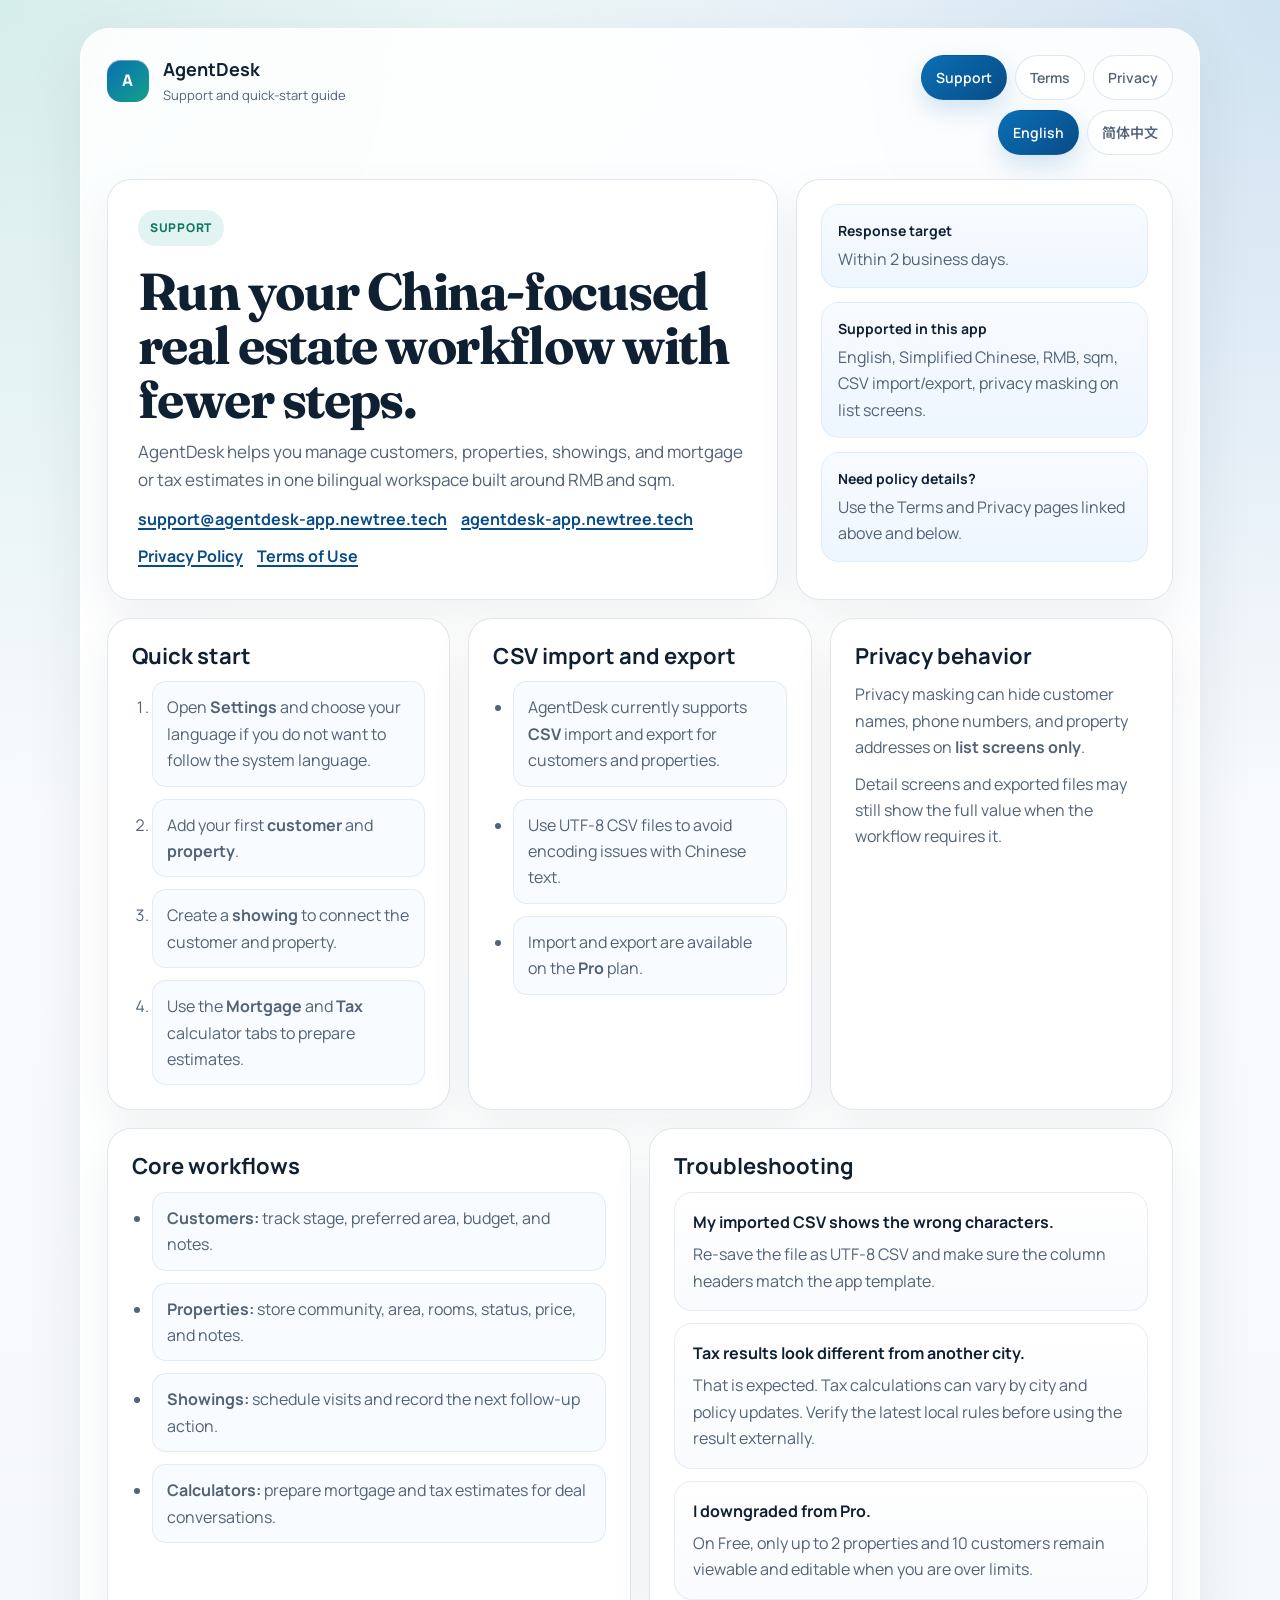
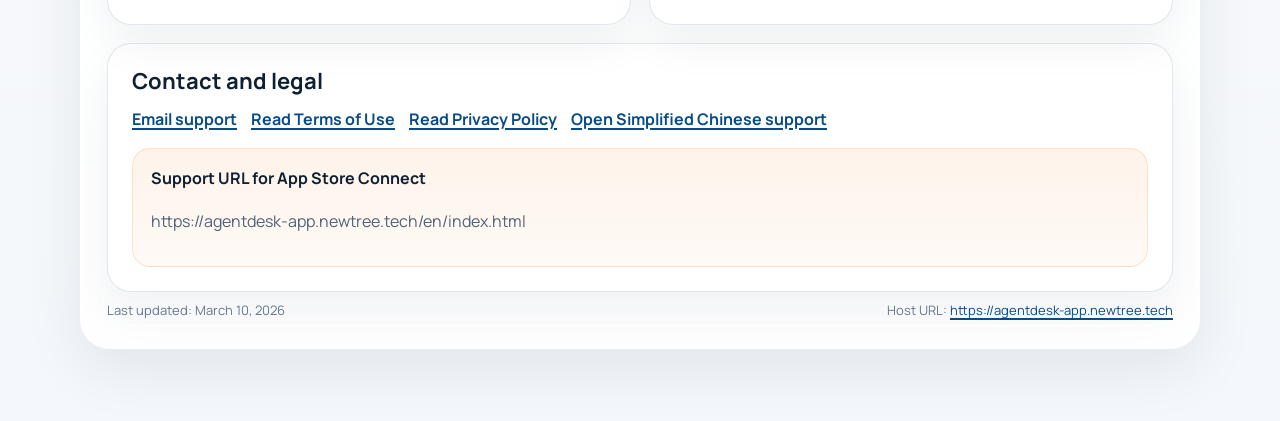
==== docs/en/index.html @ c3d72cb9 "Initial commit" ====
<!doctype html>
<html lang="en">
<head>
  <meta charset="utf-8">
  <meta name="viewport" content="width=device-width, initial-scale=1">
  <title>AgentDesk Support</title>
  <meta name="description" content="AgentDesk support page with quick-start instructions, troubleshooting, and legal links for App Store users.">
  <link rel="alternate" hreflang="en" href="https://agentdesk-app.newtree.tech/en/index.html">
  <link rel="alternate" hreflang="zh-Hans" href="https://agentdesk-app.newtree.tech/zh/index.html">
  <link rel="stylesheet" href="../assets/styles.css">
</head>
<body>
  <main class="container">
    <div class="shell">
      <header class="site-header">
        <a class="brand" href="./index.html">
          <span class="brand-mark">A</span>
          <span class="brand-copy">
            <strong>AgentDesk</strong>
            <span>Support and quick-start guide</span>
          </span>
        </a>
        <div class="header-actions">
          <nav class="nav-row" aria-label="Page navigation">
            <a class="pill active" href="./index.html">Support</a>
            <a class="pill" href="./terms.html">Terms</a>
            <a class="pill" href="./privacy.html">Privacy</a>
          </nav>
          <nav class="nav-row" aria-label="Language switch">
            <a class="pill active" href="./index.html">English</a>
            <a class="pill" href="../zh/index.html">简体中文</a>
          </nav>
        </div>
      </header>

      <section class="hero">
        <div class="hero-main">
          <span class="kicker">Support</span>
          <h1>Run your China-focused real estate workflow with fewer steps.</h1>
          <p>AgentDesk helps you manage customers, properties, showings, and mortgage or tax estimates in one bilingual workspace built around RMB and sqm.</p>
          <div class="hero-links">
            <a href="mailto:support@agentdesk-app.newtree.tech">support@agentdesk-app.newtree.tech</a>
            <a href="https://agentdesk-app.newtree.tech">agentdesk-app.newtree.tech</a>
            <a href="./privacy.html">Privacy Policy</a>
            <a href="./terms.html">Terms of Use</a>
          </div>
        </div>
        <aside class="hero-side">
          <div class="meta-block">
            <strong>Response target</strong>
            <p>Within 2 business days.</p>
          </div>
          <div class="meta-block">
            <strong>Supported in this app</strong>
            <p>English, Simplified Chinese, RMB, sqm, CSV import/export, privacy masking on list screens.</p>
          </div>
          <div class="meta-block">
            <strong>Need policy details?</strong>
            <p>Use the Terms and Privacy pages linked above and below.</p>
          </div>
        </aside>
      </section>

      <section class="grid">
        <article class="panel">
          <h2>Quick start</h2>
          <ol class="step-list">
            <li>Open <strong>Settings</strong> and choose your language if you do not want to follow the system language.</li>
            <li>Add your first <strong>customer</strong> and <strong>property</strong>.</li>
            <li>Create a <strong>showing</strong> to connect the customer and property.</li>
            <li>Use the <strong>Mortgage</strong> and <strong>Tax</strong> calculator tabs to prepare estimates.</li>
          </ol>
        </article>
        <article class="panel">
          <h2>CSV import and export</h2>
          <ul class="info-list">
            <li>AgentDesk currently supports <strong>CSV</strong> import and export for customers and properties.</li>
            <li>Use UTF-8 CSV files to avoid encoding issues with Chinese text.</li>
            <li>Import and export are available on the <strong>Pro</strong> plan.</li>
          </ul>
        </article>
        <article class="panel">
          <h2>Privacy behavior</h2>
          <div class="checklist">
            <p>Privacy masking can hide customer names, phone numbers, and property addresses on <strong>list screens only</strong>.</p>
            <p>Detail screens and exported files may still show the full value when the workflow requires it.</p>
          </div>
        </article>
      </section>

      <section class="grid">
        <article class="panel">
          <h2>Core workflows</h2>
          <ul class="info-list">
            <li><strong>Customers:</strong> track stage, preferred area, budget, and notes.</li>
            <li><strong>Properties:</strong> store community, area, rooms, status, price, and notes.</li>
            <li><strong>Showings:</strong> schedule visits and record the next follow-up action.</li>
            <li><strong>Calculators:</strong> prepare mortgage and tax estimates for deal conversations.</li>
          </ul>
        </article>
        <article class="panel">
          <h2>Troubleshooting</h2>
          <div class="faq">
            <div class="faq-item">
              <strong>My imported CSV shows the wrong characters.</strong>
              <p>Re-save the file as UTF-8 CSV and make sure the column headers match the app template.</p>
            </div>
            <div class="faq-item">
              <strong>Tax results look different from another city.</strong>
              <p>That is expected. Tax calculations can vary by city and policy updates. Verify the latest local rules before using the result externally.</p>
            </div>
            <div class="faq-item">
              <strong>I downgraded from Pro.</strong>
              <p>On Free, only up to 2 properties and 10 customers remain viewable and editable when you are over limits.</p>
            </div>
          </div>
        </article>
      </section>

      <section class="panel">
        <h2>Contact and legal</h2>
        <div class="inline-links">
          <a href="mailto:support@agentdesk-app.newtree.tech">Email support</a>
          <a href="./terms.html">Read Terms of Use</a>
          <a href="./privacy.html">Read Privacy Policy</a>
          <a href="../zh/index.html">Open Simplified Chinese support</a>
        </div>
        <div class="callout" style="margin-top: 16px;">
          <strong>Support URL for App Store Connect</strong>
          <p>https://agentdesk-app.newtree.tech/en/index.html</p>
        </div>
      </section>

      <footer class="site-footer">
        <span>Last updated: March 10, 2026</span>
        <span>Host URL: <a href="https://agentdesk-app.newtree.tech">https://agentdesk-app.newtree.tech</a></span>
      </footer>
    </div>
  </main>
</body>
</html>
---- docs/assets/styles.css ----
@import url('https://fonts.googleapis.com/css2?family=Fraunces:wght@600;700&family=Manrope:wght@400;500;600;700;800&family=Noto+Sans+SC:wght@400;500;700&display=swap');

:root {
  --bg: #f4f7fb;
  --bg-strong: #e8f0fb;
  --surface: rgba(255, 255, 255, 0.88);
  --surface-strong: #ffffff;
  --border: rgba(12, 60, 96, 0.12);
  --text: #102033;
  --muted: #526377;
  --brand: #0a6fb5;
  --brand-strong: #084c87;
  --accent: #12a188;
  --warm: #f29d52;
  --shadow: 0 20px 60px rgba(16, 32, 51, 0.08);
  --radius-xl: 24px;
  --radius-lg: 18px;
  --radius-md: 14px;
}

* {
  box-sizing: border-box;
}

html {
  scroll-behavior: smooth;
}

body {
  margin: 0;
  color: var(--text);
  font-family: 'Manrope', 'Noto Sans SC', 'PingFang SC', 'Hiragino Sans GB', sans-serif;
  background:
    radial-gradient(circle at top left, rgba(18, 161, 136, 0.16), transparent 34%),
    radial-gradient(circle at top right, rgba(10, 111, 181, 0.18), transparent 34%),
    linear-gradient(180deg, #fbfcfe 0%, var(--bg) 100%);
  line-height: 1.65;
}

body.lang-zh {
  font-family: 'Noto Sans SC', 'Manrope', 'PingFang SC', 'Hiragino Sans GB', sans-serif;
}

img {
  max-width: 100%;
  display: block;
}

a {
  color: var(--brand-strong);
  text-decoration-thickness: 1.5px;
  text-underline-offset: 3px;
}

p,
li {
  color: var(--muted);
}

.container {
  width: min(1120px, calc(100% - 32px));
  margin: 0 auto;
  padding: 28px 0 72px;
}

.shell {
  background: var(--surface);
  backdrop-filter: blur(18px);
  border: 1px solid rgba(255, 255, 255, 0.8);
  border-radius: 30px;
  box-shadow: var(--shadow);
  padding: 26px;
}

.site-header {
  display: flex;
  align-items: flex-start;
  justify-content: space-between;
  gap: 18px;
  margin-bottom: 24px;
}

.brand {
  display: inline-flex;
  align-items: center;
  gap: 14px;
  color: var(--text);
  text-decoration: none;
}

.brand-mark {
  width: 42px;
  height: 42px;
  border-radius: 14px;
  display: grid;
  place-items: center;
  color: #fff;
  font-weight: 800;
  letter-spacing: 0.03em;
  background: linear-gradient(135deg, var(--brand), var(--accent));
  box-shadow: inset 0 1px 0 rgba(255, 255, 255, 0.3);
}

.brand-copy strong {
  display: block;
  font-size: 18px;
}

.brand-copy span {
  display: block;
  font-size: 13px;
  color: var(--muted);
}

.header-actions {
  display: flex;
  flex-direction: column;
  gap: 10px;
  align-items: flex-end;
}

.nav-row {
  display: flex;
  gap: 8px;
  flex-wrap: wrap;
  justify-content: flex-end;
}

.pill {
  display: inline-flex;
  align-items: center;
  justify-content: center;
  min-height: 42px;
  padding: 10px 14px;
  border-radius: 999px;
  border: 1px solid var(--border);
  background: rgba(255, 255, 255, 0.76);
  color: var(--muted);
  text-decoration: none;
  font-size: 14px;
  font-weight: 600;
}

.pill:hover,
.pill:focus-visible {
  border-color: rgba(10, 111, 181, 0.3);
  color: var(--brand-strong);
  outline: none;
}

.pill.active {
  color: #fff;
  background: linear-gradient(135deg, var(--brand), var(--brand-strong));
  border-color: transparent;
  box-shadow: 0 10px 24px rgba(10, 111, 181, 0.18);
}

.hero {
  display: grid;
  grid-template-columns: minmax(0, 1.6fr) minmax(280px, 0.9fr);
  gap: 18px;
  margin-bottom: 18px;
}

.hero-main,
.hero-side,
.panel,
.article {
  border-radius: var(--radius-xl);
  border: 1px solid var(--border);
  background: var(--surface-strong);
  box-shadow: 0 18px 45px rgba(16, 32, 51, 0.06);
}

.hero-main {
  padding: 30px;
}

.kicker {
  display: inline-flex;
  align-items: center;
  gap: 8px;
  padding: 8px 12px;
  border-radius: 999px;
  background: rgba(18, 161, 136, 0.12);
  color: #0f7563;
  font-size: 12px;
  font-weight: 800;
  letter-spacing: 0.06em;
  text-transform: uppercase;
}

h1,
.article h1 {
  margin: 18px 0 12px;
  font-family: 'Fraunces', 'Noto Sans SC', serif;
  font-size: clamp(34px, 5vw, 52px);
  line-height: 1.04;
  letter-spacing: -0.03em;
}

.hero-main p {
  margin: 0 0 12px;
  font-size: 17px;
}

.hero-actions {
  display: flex;
  flex-wrap: wrap;
  gap: 12px;
  margin-top: 22px;
}

.button-link {
  display: inline-flex;
  align-items: center;
  justify-content: center;
  min-height: 48px;
  padding: 12px 16px;
  border-radius: 14px;
  text-decoration: none;
  font-weight: 700;
}

.button-link.primary {
  color: #fff;
  background: linear-gradient(135deg, var(--brand), var(--brand-strong));
  box-shadow: 0 12px 30px rgba(10, 111, 181, 0.22);
}

.button-link.secondary {
  color: var(--brand-strong);
  background: rgba(10, 111, 181, 0.08);
}

.hero-side {
  padding: 24px;
  display: grid;
  gap: 14px;
  align-content: start;
}

.meta-block {
  padding: 14px 16px;
  border-radius: var(--radius-lg);
  background: linear-gradient(180deg, #f8fbff 0%, #eef6ff 100%);
  border: 1px solid rgba(10, 111, 181, 0.08);
}

.meta-block strong {
  display: block;
  margin-bottom: 4px;
  font-size: 14px;
}

.grid {
  display: grid;
  gap: 18px;
  grid-template-columns: repeat(auto-fit, minmax(240px, 1fr));
  margin-bottom: 18px;
}

.panel {
  padding: 24px;
}

.panel h2,
.article h2 {
  margin: 0 0 12px;
  font-size: 22px;
  line-height: 1.2;
}

.article {
  padding: 28px;
  margin-bottom: 18px;
}

.article h2 {
  margin-top: 24px;
}

.article h2:first-of-type {
  margin-top: 18px;
}

.article ul,
.article ol,
.panel ul,
.panel ol {
  margin: 0;
  padding-left: 20px;
}

.info-list,
.step-list,
.link-list {
  display: grid;
  gap: 12px;
}

.step-list li,
.info-list li,
.link-list li {
  padding: 12px 14px;
  border-radius: var(--radius-md);
  border: 1px solid rgba(12, 60, 96, 0.08);
  background: #f8fbff;
}

.checklist {
  display: grid;
  gap: 10px;
}

.checklist p,
.faq-item p,
.meta-block p,
.note {
  margin: 0;
}

.callout {
  padding: 16px 18px;
  border-radius: var(--radius-lg);
  border: 1px solid rgba(242, 157, 82, 0.25);
  background: linear-gradient(180deg, rgba(242, 157, 82, 0.12), rgba(242, 157, 82, 0.05));
}

.callout strong {
  display: block;
  margin-bottom: 6px;
}

.faq {
  display: grid;
  gap: 12px;
}

.faq-item {
  padding: 16px 18px;
  border-radius: var(--radius-lg);
  border: 1px solid rgba(12, 60, 96, 0.08);
  background: linear-gradient(180deg, #ffffff 0%, #f9fbfe 100%);
}

.faq-item strong {
  display: block;
  margin-bottom: 6px;
}

.site-footer {
  display: flex;
  justify-content: space-between;
  gap: 16px;
  flex-wrap: wrap;
  padding-top: 8px;
  color: #66788c;
  font-size: 13px;
}

.hero-links,
.inline-links {
  display: flex;
  flex-wrap: wrap;
  gap: 10px 14px;
}

.hero-links a,
.inline-links a {
  font-weight: 700;
}

@media (max-width: 900px) {
  .hero {
    grid-template-columns: 1fr;
  }

  .site-header,
  .header-actions {
    align-items: stretch;
  }

  .site-header {
    flex-direction: column;
  }

  .nav-row {
    justify-content: flex-start;
  }
}

@media (max-width: 640px) {
  .container {
    width: min(100% - 20px, 1120px);
    padding: 12px 0 44px;
  }

  .shell,
  .article,
  .hero-main,
  .hero-side,
  .panel {
    padding: 20px;
  }

  h1,
  .article h1 {
    font-size: 32px;
  }

  .pill,
  .button-link {
    width: 100%;
  }

  .hero-actions,
  .hero-links,
  .inline-links {
    flex-direction: column;
  }
}
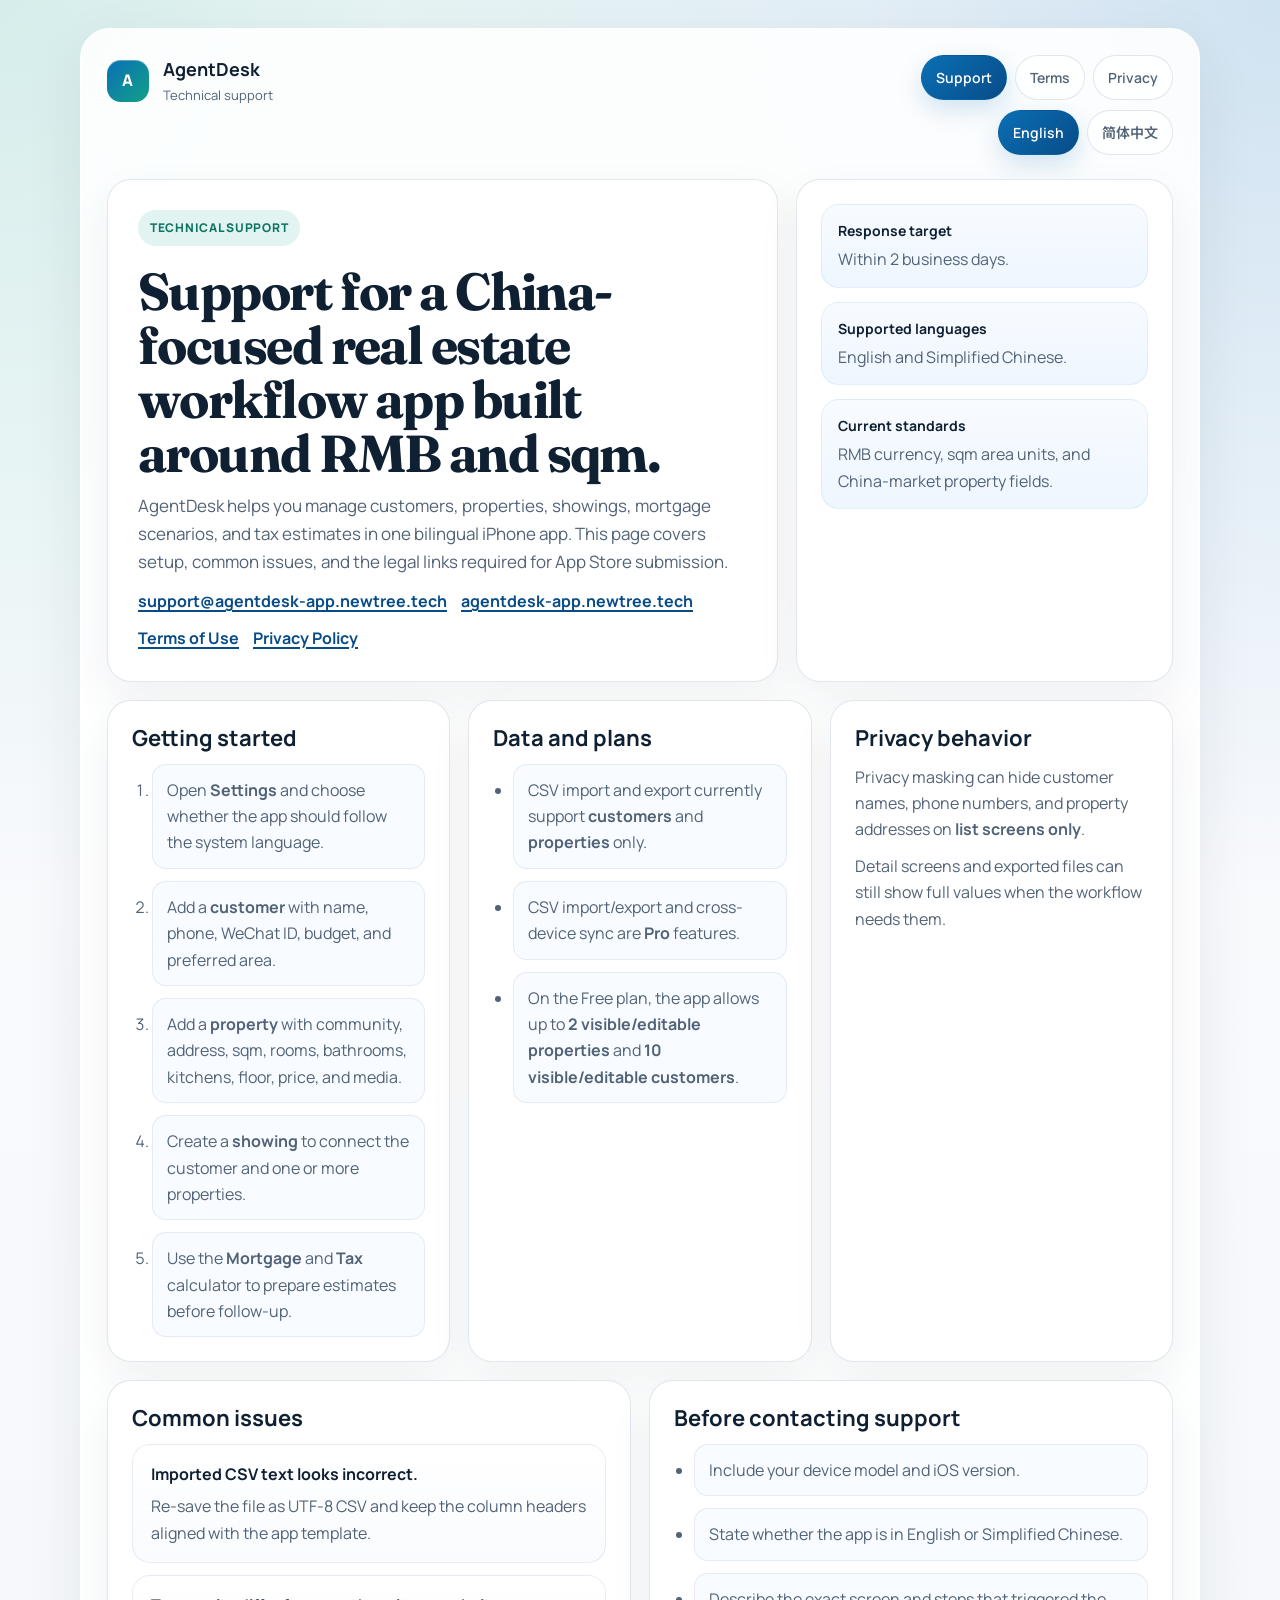
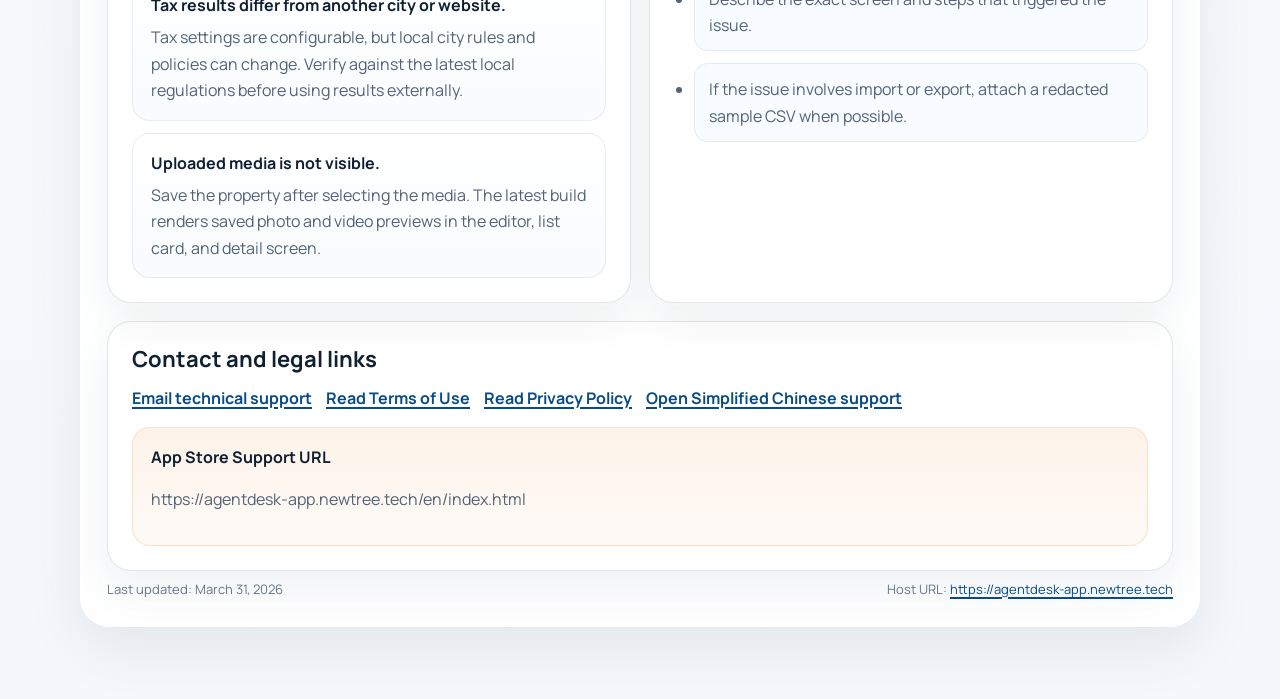
==== commit 787ab966: "Update docs site HTML (en/zh index, privacy, terms) Made-with: Cursor" ====
--- a/docs/en/index.html
+++ b/docs/en/index.html
@@ -3,8 +3,8 @@
 <head>
   <meta charset="utf-8">
   <meta name="viewport" content="width=device-width, initial-scale=1">
-  <title>AgentDesk Support</title>
-  <meta name="description" content="AgentDesk support page with quick-start instructions, troubleshooting, and legal links for App Store users.">
+  <title>AgentDesk Technical Support</title>
+  <meta name="description" content="AgentDesk technical support page with setup steps, troubleshooting guidance, and legal links for App Store users.">
   <link rel="alternate" hreflang="en" href="https://agentdesk-app.newtree.tech/en/index.html">
   <link rel="alternate" hreflang="zh-Hans" href="https://agentdesk-app.newtree.tech/zh/index.html">
   <link rel="stylesheet" href="../assets/styles.css">
@@ -17,7 +17,7 @@
           <span class="brand-mark">A</span>
           <span class="brand-copy">
             <strong>AgentDesk</strong>
-            <span>Support and quick-start guide</span>
+            <span>Technical support</span>
           </span>
         </a>
         <div class="header-actions">
@@ -35,14 +35,14 @@
 
       <section class="hero">
         <div class="hero-main">
-          <span class="kicker">Support</span>
-          <h1>Run your China-focused real estate workflow with fewer steps.</h1>
-          <p>AgentDesk helps you manage customers, properties, showings, and mortgage or tax estimates in one bilingual workspace built around RMB and sqm.</p>
+          <span class="kicker">Technical Support</span>
+          <h1>Support for a China-focused real estate workflow app built around RMB and sqm.</h1>
+          <p>AgentDesk helps you manage customers, properties, showings, mortgage scenarios, and tax estimates in one bilingual iPhone app. This page covers setup, common issues, and the legal links required for App Store submission.</p>
           <div class="hero-links">
             <a href="mailto:support@agentdesk-app.newtree.tech">support@agentdesk-app.newtree.tech</a>
             <a href="https://agentdesk-app.newtree.tech">agentdesk-app.newtree.tech</a>
+            <a href="./terms.html">Terms of Use</a>
             <a href="./privacy.html">Privacy Policy</a>
-            <a href="./terms.html">Terms of Use</a>
           </div>
         </div>
         <aside class="hero-side">
@@ -51,88 +51,89 @@
             <p>Within 2 business days.</p>
           </div>
           <div class="meta-block">
-            <strong>Supported in this app</strong>
-            <p>English, Simplified Chinese, RMB, sqm, CSV import/export, privacy masking on list screens.</p>
+            <strong>Supported languages</strong>
+            <p>English and Simplified Chinese.</p>
           </div>
           <div class="meta-block">
-            <strong>Need policy details?</strong>
-            <p>Use the Terms and Privacy pages linked above and below.</p>
+            <strong>Current standards</strong>
+            <p>RMB currency, sqm area units, and China-market property fields.</p>
           </div>
         </aside>
       </section>
 
       <section class="grid">
         <article class="panel">
-          <h2>Quick start</h2>
+          <h2>Getting started</h2>
           <ol class="step-list">
-            <li>Open <strong>Settings</strong> and choose your language if you do not want to follow the system language.</li>
-            <li>Add your first <strong>customer</strong> and <strong>property</strong>.</li>
-            <li>Create a <strong>showing</strong> to connect the customer and property.</li>
-            <li>Use the <strong>Mortgage</strong> and <strong>Tax</strong> calculator tabs to prepare estimates.</li>
+            <li>Open <strong>Settings</strong> and choose whether the app should follow the system language.</li>
+            <li>Add a <strong>customer</strong> with name, phone, WeChat ID, budget, and preferred area.</li>
+            <li>Add a <strong>property</strong> with community, address, sqm, rooms, bathrooms, kitchens, floor, price, and media.</li>
+            <li>Create a <strong>showing</strong> to connect the customer and one or more properties.</li>
+            <li>Use the <strong>Mortgage</strong> and <strong>Tax</strong> calculator to prepare estimates before follow-up.</li>
           </ol>
         </article>
         <article class="panel">
-          <h2>CSV import and export</h2>
+          <h2>Data and plans</h2>
           <ul class="info-list">
-            <li>AgentDesk currently supports <strong>CSV</strong> import and export for customers and properties.</li>
-            <li>Use UTF-8 CSV files to avoid encoding issues with Chinese text.</li>
-            <li>Import and export are available on the <strong>Pro</strong> plan.</li>
+            <li>CSV import and export currently support <strong>customers</strong> and <strong>properties</strong> only.</li>
+            <li>CSV import/export and cross-device sync are <strong>Pro</strong> features.</li>
+            <li>On the Free plan, the app allows up to <strong>2 visible/editable properties</strong> and <strong>10 visible/editable customers</strong>.</li>
           </ul>
         </article>
         <article class="panel">
           <h2>Privacy behavior</h2>
           <div class="checklist">
             <p>Privacy masking can hide customer names, phone numbers, and property addresses on <strong>list screens only</strong>.</p>
-            <p>Detail screens and exported files may still show the full value when the workflow requires it.</p>
+            <p>Detail screens and exported files can still show full values when the workflow needs them.</p>
           </div>
         </article>
       </section>
 
       <section class="grid">
         <article class="panel">
-          <h2>Core workflows</h2>
-          <ul class="info-list">
-            <li><strong>Customers:</strong> track stage, preferred area, budget, and notes.</li>
-            <li><strong>Properties:</strong> store community, area, rooms, status, price, and notes.</li>
-            <li><strong>Showings:</strong> schedule visits and record the next follow-up action.</li>
-            <li><strong>Calculators:</strong> prepare mortgage and tax estimates for deal conversations.</li>
-          </ul>
+          <h2>Common issues</h2>
+          <div class="faq">
+            <div class="faq-item">
+              <strong>Imported CSV text looks incorrect.</strong>
+              <p>Re-save the file as UTF-8 CSV and keep the column headers aligned with the app template.</p>
+            </div>
+            <div class="faq-item">
+              <strong>Tax results differ from another city or website.</strong>
+              <p>Tax settings are configurable, but local city rules and policies can change. Verify against the latest local regulations before using results externally.</p>
+            </div>
+            <div class="faq-item">
+              <strong>Uploaded media is not visible.</strong>
+              <p>Save the property after selecting the media. The latest build renders saved photo and video previews in the editor, list card, and detail screen.</p>
+            </div>
+          </div>
         </article>
         <article class="panel">
-          <h2>Troubleshooting</h2>
-          <div class="faq">
-            <div class="faq-item">
-              <strong>My imported CSV shows the wrong characters.</strong>
-              <p>Re-save the file as UTF-8 CSV and make sure the column headers match the app template.</p>
-            </div>
-            <div class="faq-item">
-              <strong>Tax results look different from another city.</strong>
-              <p>That is expected. Tax calculations can vary by city and policy updates. Verify the latest local rules before using the result externally.</p>
-            </div>
-            <div class="faq-item">
-              <strong>I downgraded from Pro.</strong>
-              <p>On Free, only up to 2 properties and 10 customers remain viewable and editable when you are over limits.</p>
-            </div>
-          </div>
+          <h2>Before contacting support</h2>
+          <ul class="info-list">
+            <li>Include your device model and iOS version.</li>
+            <li>State whether the app is in English or Simplified Chinese.</li>
+            <li>Describe the exact screen and steps that triggered the issue.</li>
+            <li>If the issue involves import or export, attach a redacted sample CSV when possible.</li>
+          </ul>
         </article>
       </section>
 
       <section class="panel">
-        <h2>Contact and legal</h2>
+        <h2>Contact and legal links</h2>
         <div class="inline-links">
-          <a href="mailto:support@agentdesk-app.newtree.tech">Email support</a>
+          <a href="mailto:support@agentdesk-app.newtree.tech">Email technical support</a>
           <a href="./terms.html">Read Terms of Use</a>
           <a href="./privacy.html">Read Privacy Policy</a>
           <a href="../zh/index.html">Open Simplified Chinese support</a>
         </div>
         <div class="callout" style="margin-top: 16px;">
-          <strong>Support URL for App Store Connect</strong>
+          <strong>App Store Support URL</strong>
           <p>https://agentdesk-app.newtree.tech/en/index.html</p>
         </div>
       </section>
 
       <footer class="site-footer">
-        <span>Last updated: March 10, 2026</span>
+        <span>Last updated: March 31, 2026</span>
         <span>Host URL: <a href="https://agentdesk-app.newtree.tech">https://agentdesk-app.newtree.tech</a></span>
       </footer>
     </div>
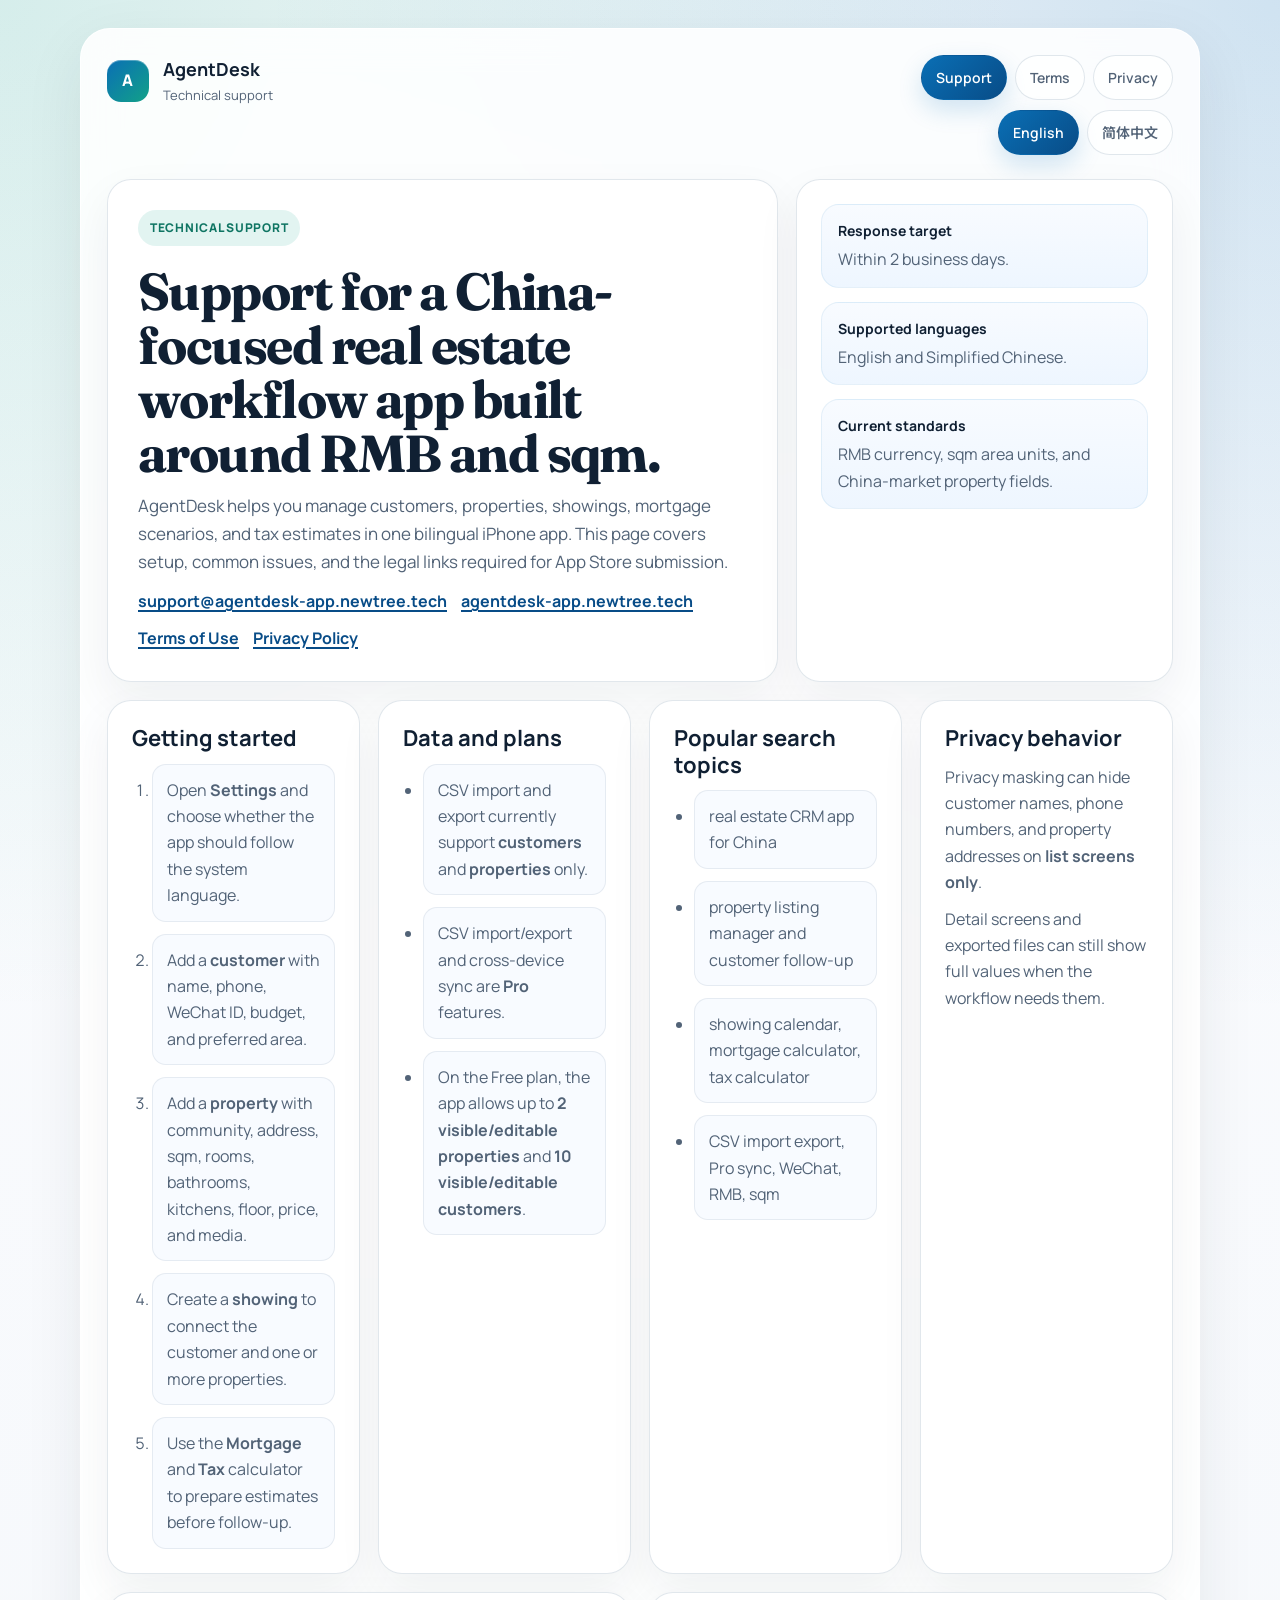
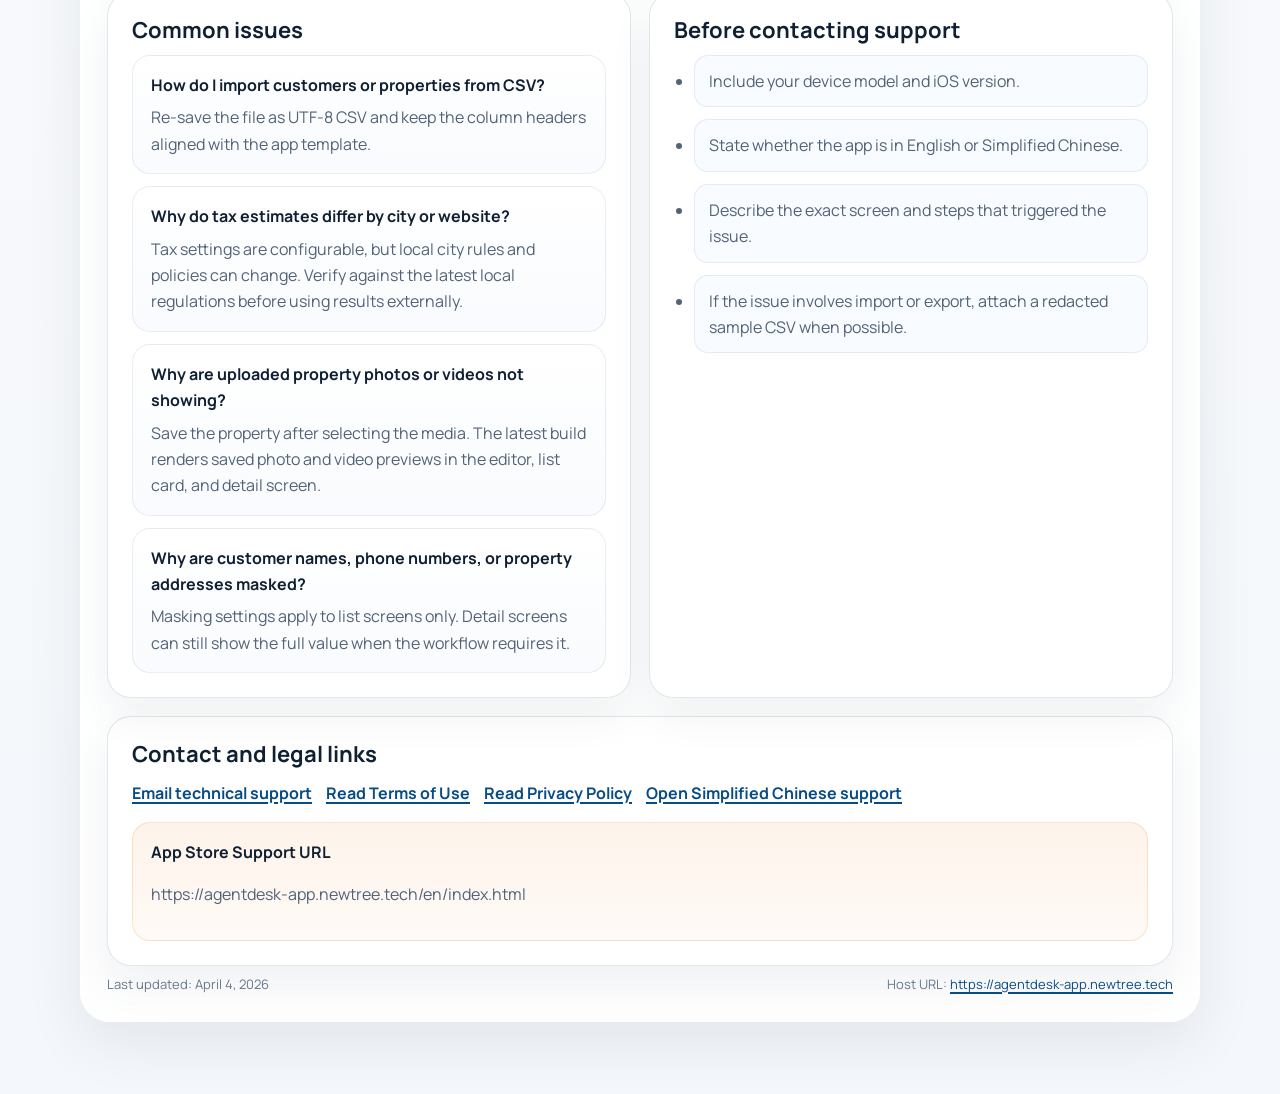
==== commit 654231e2: "Update documentation pages" ====
--- a/docs/en/index.html
+++ b/docs/en/index.html
@@ -3,11 +3,53 @@
 <head>
   <meta charset="utf-8">
   <meta name="viewport" content="width=device-width, initial-scale=1">
-  <title>AgentDesk Technical Support</title>
-  <meta name="description" content="AgentDesk technical support page with setup steps, troubleshooting guidance, and legal links for App Store users.">
+  <title>AgentDesk Technical Support | real estate CRM, showings, mortgage, tax</title>
+  <meta name="description" content="AgentDesk technical support for real estate CRM, property records, customer follow-up, showing schedules, mortgage calculator, tax calculator, CSV import/export, and Pro sync.">
+  <meta name="keywords" content="AgentDesk support, real estate CRM, property management app, customer management, showing schedule, showing calendar, mortgage calculator, tax calculator, CSV import export, iCloud sync, WeChat, RMB, sqm">
+  <link rel="canonical" href="https://agentdesk-app.newtree.tech/en/index.html">
   <link rel="alternate" hreflang="en" href="https://agentdesk-app.newtree.tech/en/index.html">
   <link rel="alternate" hreflang="zh-Hans" href="https://agentdesk-app.newtree.tech/zh/index.html">
   <link rel="stylesheet" href="../assets/styles.css">
+  <script type="application/ld+json">
+    {
+      "@context": "https://schema.org",
+      "@type": "FAQPage",
+      "mainEntity": [
+        {
+          "@type": "Question",
+          "name": "How do I import customers or properties from CSV in AgentDesk?",
+          "acceptedAnswer": {
+            "@type": "Answer",
+            "text": "AgentDesk supports CSV import and export for customers and properties on the Pro plan. Save the file as UTF-8 CSV and keep the column headers aligned with the app template."
+          }
+        },
+        {
+          "@type": "Question",
+          "name": "Why do AgentDesk tax estimates differ by city or website?",
+          "acceptedAnswer": {
+            "@type": "Answer",
+            "text": "Tax settings are configurable, but city rules and property policies can vary and change over time. Verify the result against the latest local regulations before using it externally."
+          }
+        },
+        {
+          "@type": "Question",
+          "name": "Why are uploaded property photos or videos not showing?",
+          "acceptedAnswer": {
+            "@type": "Answer",
+            "text": "Select the media and save the property. The current app build renders saved photo and video previews in the editor, property card, and detail screen."
+          }
+        },
+        {
+          "@type": "Question",
+          "name": "Why are customer names, phone numbers, or property addresses masked?",
+          "acceptedAnswer": {
+            "@type": "Answer",
+            "text": "Privacy masking applies to list screens only. Detail screens and exported files can still show full values when the workflow needs them."
+          }
+        }
+      ]
+    }
+  </script>
 </head>
 <body>
   <main class="container">
@@ -81,6 +123,15 @@
           </ul>
         </article>
         <article class="panel">
+          <h2>Popular search topics</h2>
+          <ul class="info-list">
+            <li>real estate CRM app for China</li>
+            <li>property listing manager and customer follow-up</li>
+            <li>showing calendar, mortgage calculator, tax calculator</li>
+            <li>CSV import export, Pro sync, WeChat, RMB, sqm</li>
+          </ul>
+        </article>
+        <article class="panel">
           <h2>Privacy behavior</h2>
           <div class="checklist">
             <p>Privacy masking can hide customer names, phone numbers, and property addresses on <strong>list screens only</strong>.</p>
@@ -94,16 +145,20 @@
           <h2>Common issues</h2>
           <div class="faq">
             <div class="faq-item">
-              <strong>Imported CSV text looks incorrect.</strong>
+              <strong>How do I import customers or properties from CSV?</strong>
               <p>Re-save the file as UTF-8 CSV and keep the column headers aligned with the app template.</p>
             </div>
             <div class="faq-item">
-              <strong>Tax results differ from another city or website.</strong>
+              <strong>Why do tax estimates differ by city or website?</strong>
               <p>Tax settings are configurable, but local city rules and policies can change. Verify against the latest local regulations before using results externally.</p>
             </div>
             <div class="faq-item">
-              <strong>Uploaded media is not visible.</strong>
+              <strong>Why are uploaded property photos or videos not showing?</strong>
               <p>Save the property after selecting the media. The latest build renders saved photo and video previews in the editor, list card, and detail screen.</p>
+            </div>
+            <div class="faq-item">
+              <strong>Why are customer names, phone numbers, or property addresses masked?</strong>
+              <p>Masking settings apply to list screens only. Detail screens can still show the full value when the workflow requires it.</p>
             </div>
           </div>
         </article>
@@ -133,7 +188,7 @@
       </section>
 
       <footer class="site-footer">
-        <span>Last updated: March 31, 2026</span>
+        <span>Last updated: April 4, 2026</span>
         <span>Host URL: <a href="https://agentdesk-app.newtree.tech">https://agentdesk-app.newtree.tech</a></span>
       </footer>
     </div>
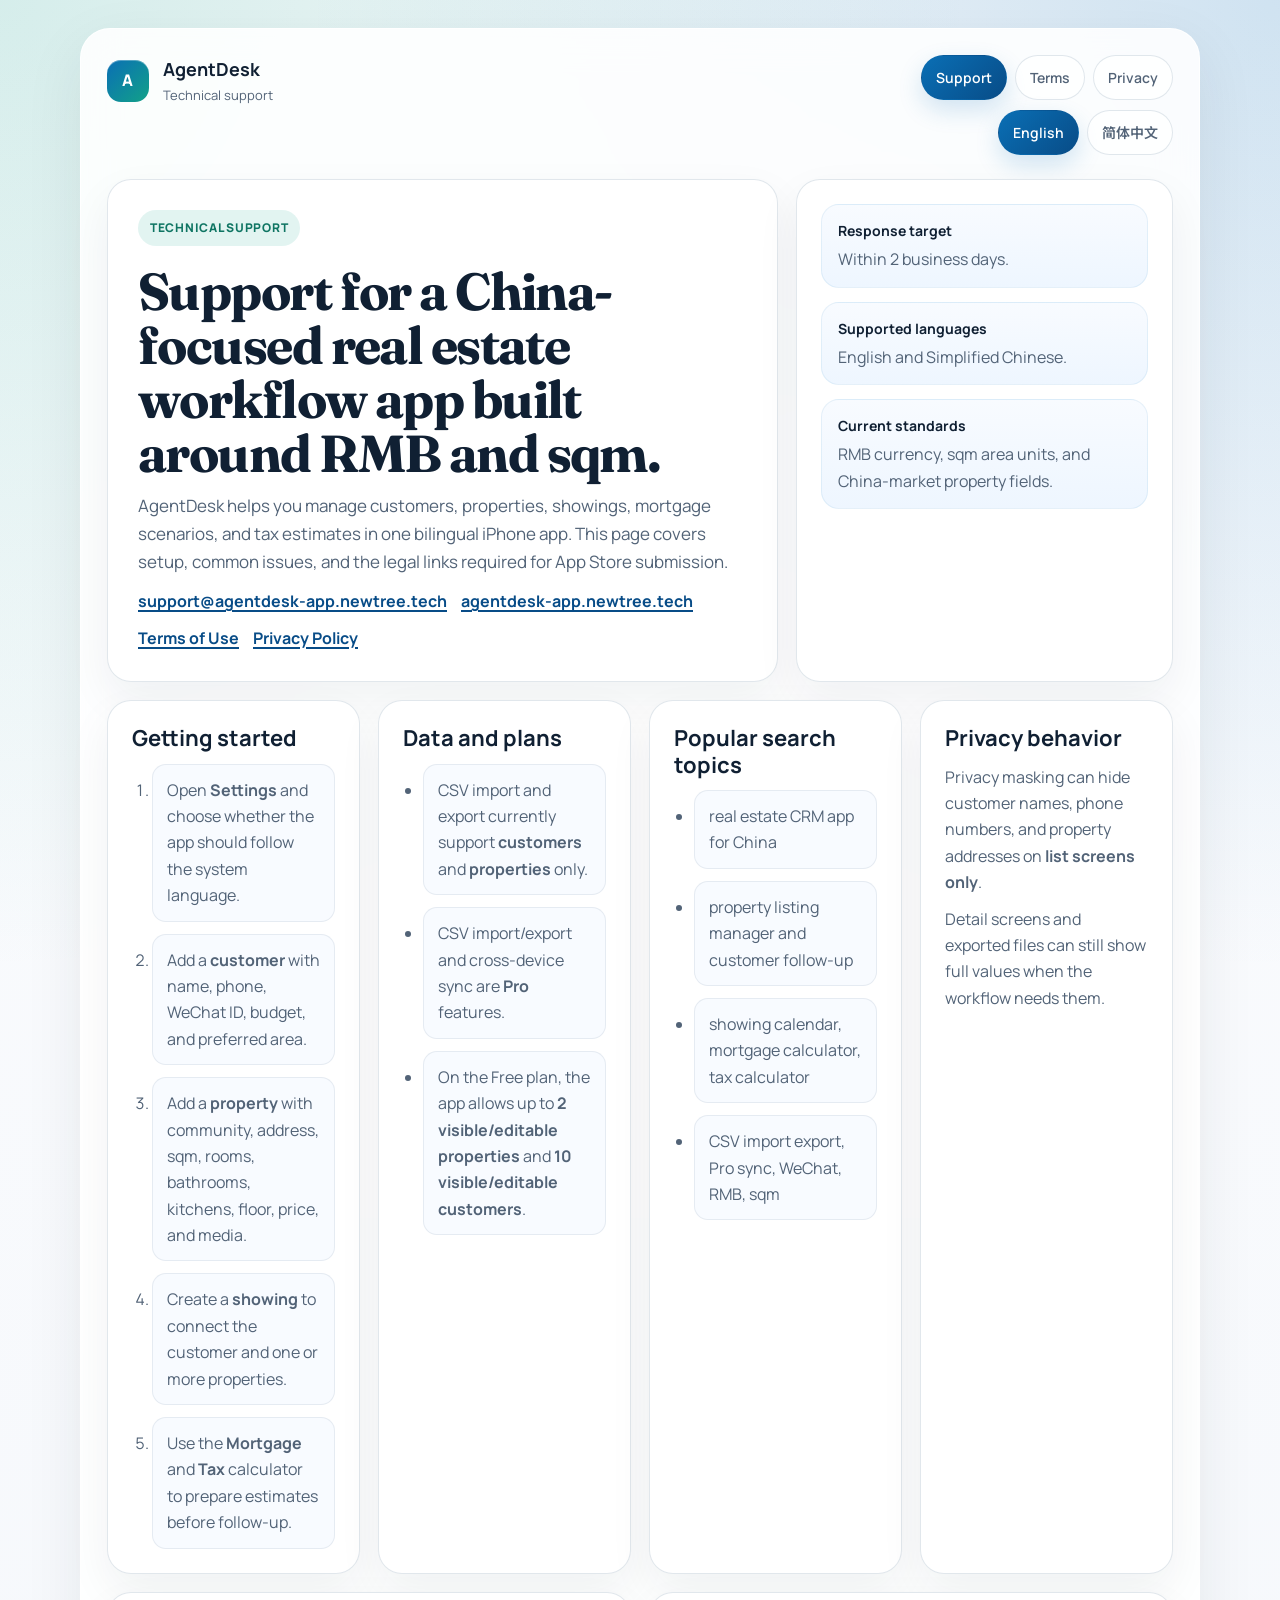
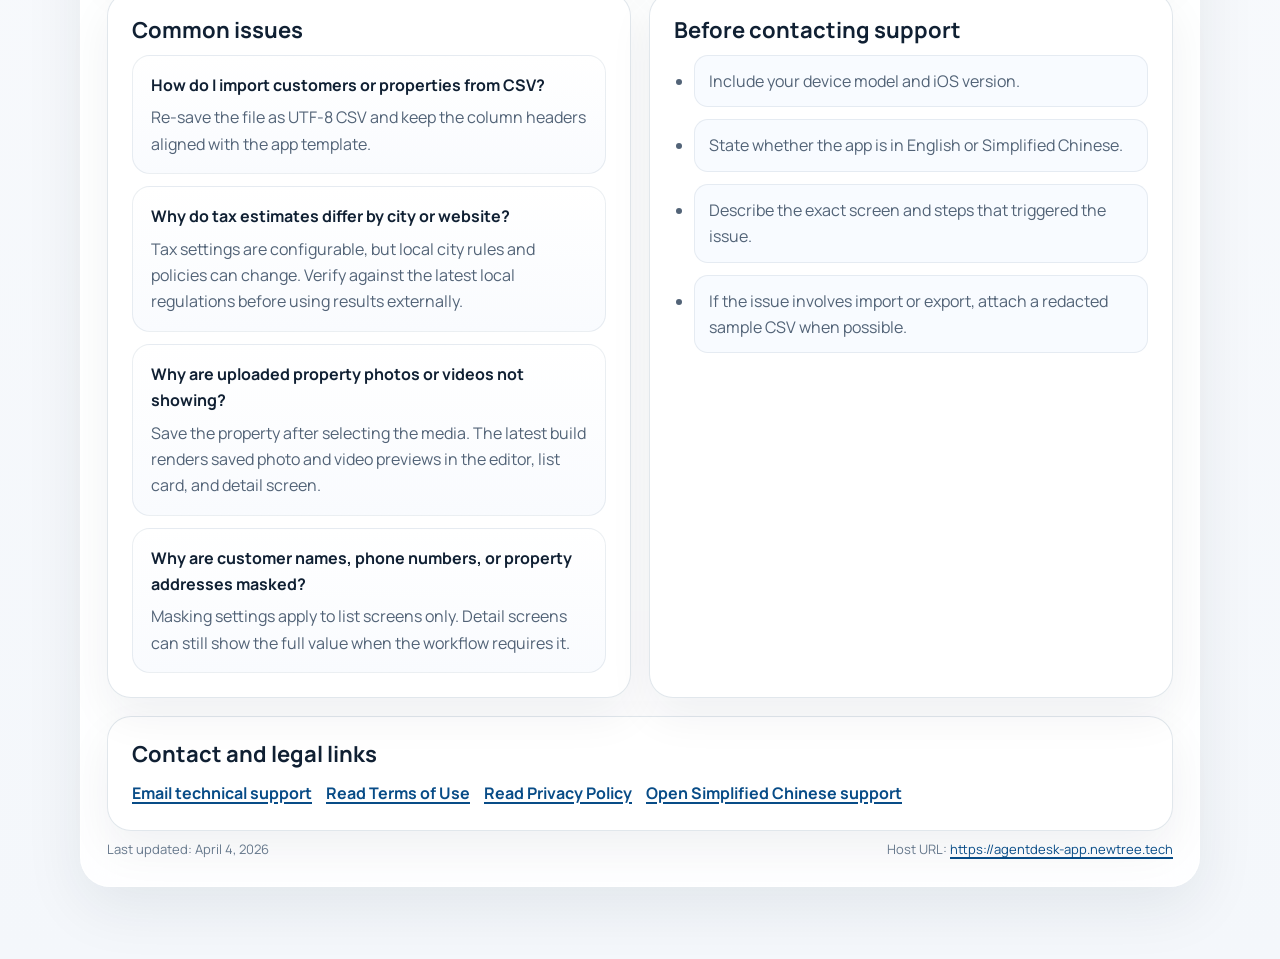
==== commit 565bb87e: "Remove App Store support URL callouts" ====
--- a/docs/en/index.html
+++ b/docs/en/index.html
@@ -181,10 +181,6 @@
           <a href="./privacy.html">Read Privacy Policy</a>
           <a href="../zh/index.html">Open Simplified Chinese support</a>
         </div>
-        <div class="callout" style="margin-top: 16px;">
-          <strong>App Store Support URL</strong>
-          <p>https://agentdesk-app.newtree.tech/en/index.html</p>
-        </div>
       </section>
 
       <footer class="site-footer">
